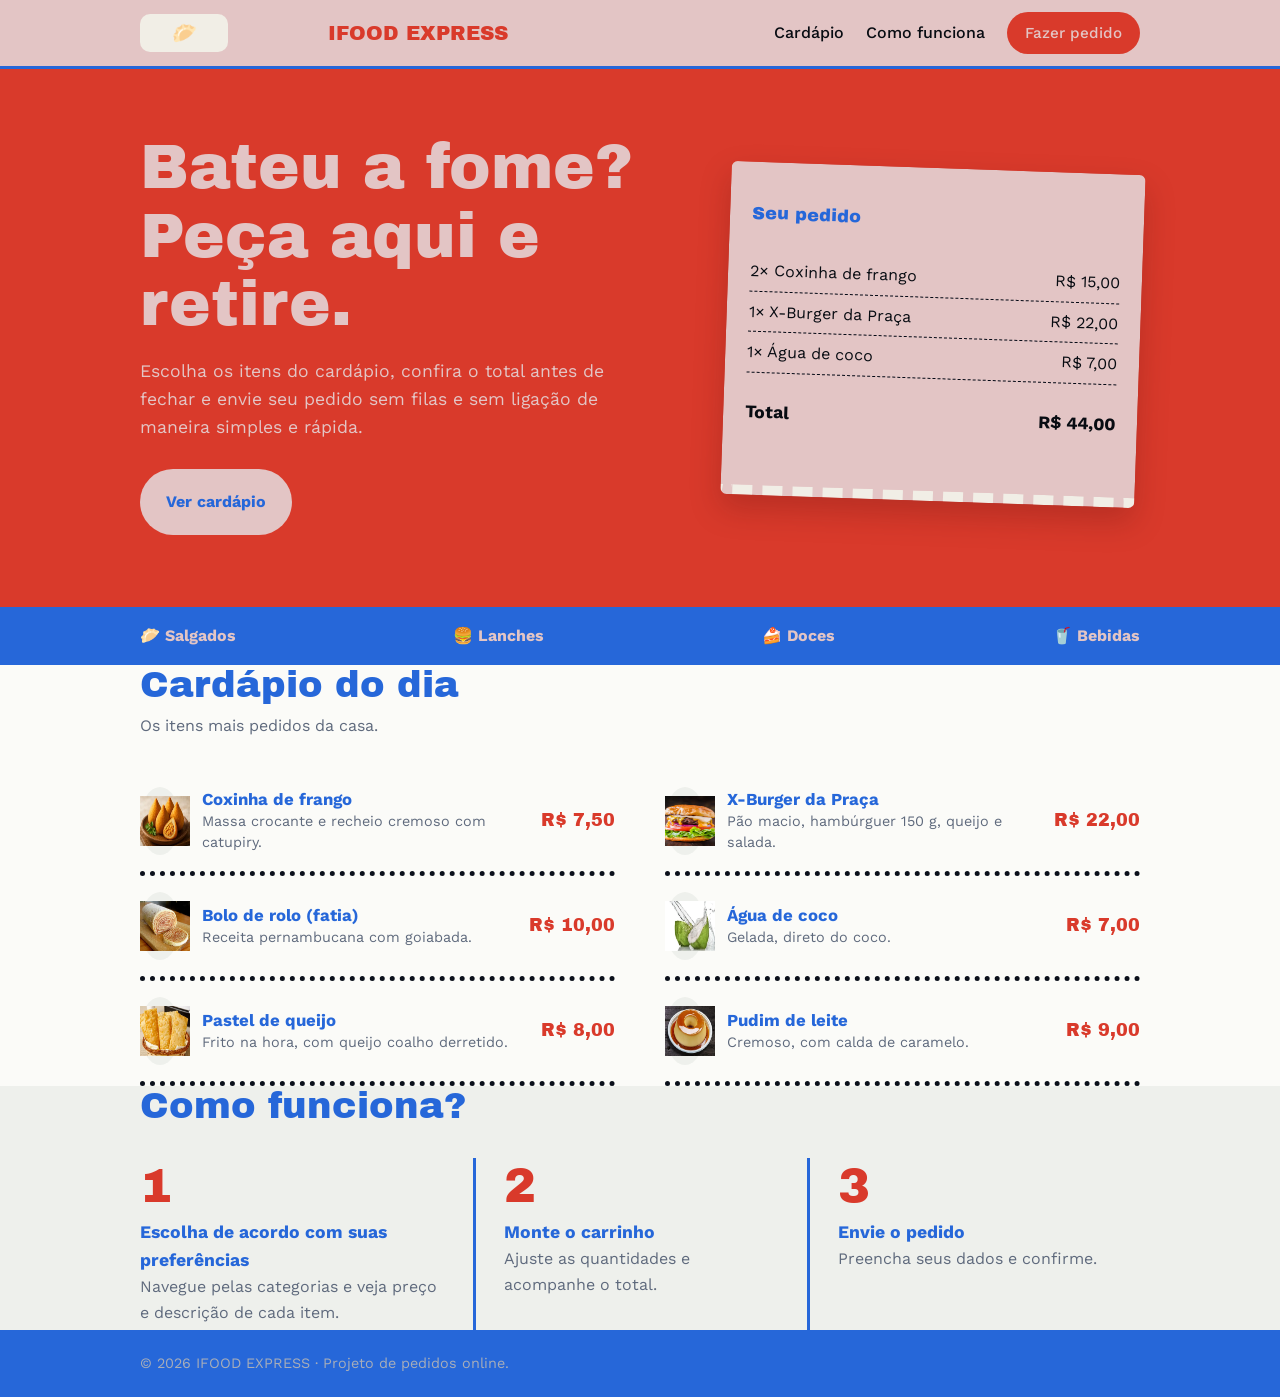
==== index.html @ 5cd959b2 "página inicial concluida" ====
<!DOCTYPE html>
<html lang="pt-BR">
<head>
  <meta charset="utf-8">
  <meta name="viewport" content="width=device-width, initial-scale=1">
  <title>IFOOD EXPRESS– Pedidos online</title>
  <link rel="preconnect" href="https://fonts.googleapis.com">
  <link href="https://fonts.googleapis.com/css2?family=Archivo+Black&family=Work+Sans:wght@400;500;700&display=swap" rel="stylesheet">
  <link rel="stylesheet" href="style.css">
</head>
<body>

  <header class="topo">
    <div class="container topo__linha">
      <a class="marca" href="#inicio"><span class="marca__logo" aria-hidden="true">🥟</span>IFOOD EXPRESS</a>
      <nav class="menu" aria-label="Principal">
        <a href="#cardapio">Cardápio</a>
        <a href="#como-funciona">Como funciona</a>
        <a class="botao botao--pequeno" href="#cardapio">Fazer pedido</a>
      </nav>
    </div>
  </header>

  <main id="inicio">

    <section class="hero">
      <div class="container hero__grade">
        <div class="hero__texto">
          <h1>Bateu a fome? Peça aqui e retire.</h1>
          <p>Escolha os itens do cardápio, confira o total antes de fechar e envie seu pedido sem filas e sem ligação de maneira simples e rápida.</p>
          <a class="botao botao--claro" href="#cardapio">Ver cardápio</a>
        </div>

        <div class="comanda" aria-label="Exemplo de pedido">
          <p class="comanda__titulo">Seu pedido</p>
          <ul class="comanda__lista">
            <li><span>2× Coxinha de frango</span><span>R$ 15,00</span></li>
            <li><span>1× X-Burger da Praça</span><span>R$ 22,00</span></li>
            <li><span>1× Água de coco</span><span>R$ 7,00</span></li>
          </ul>
          <p class="comanda__total"><span>Total</span><span>R$ 44,00</span></p>
        </div>
      </div>
    </section>

    <section class="faixa" aria-label="Categorias">
      <div class="container faixa__linha">
        <span>🥟 Salgados</span>
        <span>🍔 Lanches</span>
        <span>🍰 Doces</span>
        <span>🥤 Bebidas</span>
      </div>
    </section>

    <section class="secao" id="cardapio">
      <div class="container">
        <h2>Cardápio do dia</h2>
        <p class="secao__sub">Os itens mais pedidos da casa.</p>

        <ul class="cardapio">
          <li class="prato">
            <span class="prato__icone" aria-hidden="true"><img src="image/coxinha.webp" alt="Coxinha de frango" width="50" height="50"></span>
            <div class="prato__info"><h3>Coxinha de frango</h3><p>Massa crocante e recheio cremoso com catupiry.</p></div>
            <span class="prato__preco">R$ 7,50</span>
          </li>
          <li class="prato">
            <span class="prato__icone" aria-hidden="true"><img src="image/Best-Burger-5.jpg" alt="X-Burger da Praça" width="50" height="50"></span>
            <div class="prato__info"><h3>X-Burger da Praça</h3><p>Pão macio, hambúrguer 150 g, queijo e salada.</p></div>
            <span class="prato__preco">R$ 22,00</span>
          </li>
          <li class="prato">
            <span class="prato__icone" aria-hidden="true"><img src="image/boloderolo.webp" alt="Bolo de rolo (fatia)" width="50" height="50"></span>
            <div class="prato__info"><h3>Bolo de rolo (fatia)</h3><p>Receita pernambucana com goiabada.</p></div>
            <span class="prato__preco">R$ 10,00</span>
          </li>
          <li class="prato">
            <span class="prato__icone" aria-hidden="true"><img src="image/coco.webp" alt="Água de coco" width="50" height="50"></span>
            <div class="prato__info"><h3>Água de coco</h3><p>Gelada, direto do coco.</p></div>
            <span class="prato__preco">R$ 7,00</span>
          </li>
          <li class="prato">
            <span class="prato__icone" aria-hidden="true"><img src="image/pastel.webp" alt="Pastel de queijo" width="50" height="50"></span>
            <div class="prato__info"><h3>Pastel de queijo</h3><p>Frito na hora, com queijo coalho derretido.</p></div>
            <span class="prato__preco">R$ 8,00</span>
          </li>
          <li class="prato">
            <span class="prato__icone" aria-hidden="true"><img src="image/OIP.webp" alt="" width="50" height="50"></span>
            <div class="prato__info"><h3>Pudim de leite</h3><p>Cremoso, com calda de caramelo.</p></div>
            <span class="prato__preco">R$ 9,00</span>
          </li>
        </ul>
      </div>
    </section>

    <section class="secao secao--cinza" id="como-funciona">
      <div class="container">
        <h2>Como funciona?</h2>
        <ol class="passos">
          <li><strong>Escolha de acordo com suas preferências</strong><span>Navegue pelas categorias e veja preço e descrição de cada item.</span></li>
          <li><strong>Monte o carrinho</strong><span>Ajuste as quantidades e acompanhe o total.</span></li>
          <li><strong>Envie o pedido</strong><span>Preencha seus dados e confirme.</span></li>
        </ol>
      </div>
    </section>

  </main>

  <footer class="rodape">
    <div class="container">© 2026 IFOOD EXPRESS · Projeto de pedidos online.</div>
  </footer>

</body>
</html>
---- style.css ----
:root {
  --vermelho: #d93a2b;
  --azul: #2667d9;
  --amarelo: #f1eee6;
  --branco: #e3c5c5;
  --fundo: #fbfbf8;
  --cinza: #eef0ec;
  --texto: #080c12;
  --suave: #5f6a7d;
  --fonte-titulo: "Archivo Black", "Arial Black", sans-serif;
  --fonte-corpo: "Work Sans", system-ui, sans-serif;
}

*, *::before, *::after { box-sizing: border-box; }
html { scroll-behavior: smooth; scroll-padding-top: 80px; }
body {
  margin: 0;
  background: var(--fundo);
  color: var(--texto);
  font: 400 1rem/1.6 var(--fonte-corpo);
}
h1, h2, h3 { font-family: var(--fonte-titulo); font-weight: 400; line-height: 1.1; margin: 0; }
a { color: inherit; }
a:focus-visible { outline: 3px solid var(--amarelo); outline-offset: 3px; }

.container { max-width: 1040px; margin: 0 auto; padding: 0 20px; }

/* ===== Botões ===== */
.botao {
  display: inline-block;
  padding: 20px 26px;
  border-radius: 999px;
  background: var(--vermelho);
  color: var(--branco);
  font-weight: 700;
  text-decoration: none;
}
.botao--claro { background: var(--branco); color: var(--azul); }
.botao--pequeno { padding: 9px 18px; font-size: .95rem; }
.botao:hover { filter: brightness(1.08); }

/* ===== Topo ===== */
.topo {
  position: sticky;
  top: 0;
  z-index: 10;
  background: var(--branco);
  border-bottom: 3px solid var(--azul);
}
.topo__linha { display: flex; align-items: center; justify-content: space-between; height: 66px; }
.marca {
  display: flex;
  align-items: center;
  gap: 100px;
  font: 400 1.25rem var(--fonte-titulo);
  color: var(--vermelho);
  text-decoration: none;
}
.marca__logo {
  display: grid;
  place-items: center;
  width: 88px;
  height: 38px;
  border-radius: 10px;
  background: var(--amarelo);
}
.menu { display: flex; align-items: center; gap: 22px; }
.menu a { text-decoration: none; font-weight: 504; }
.menu a:not(.botao):hover { color: var(--vermelho); }

/* ===== Hero ===== */
.hero { background: var(--vermelho); color: var(--branco); padding: 64px 0 72px; }
.hero__grade { display: grid; grid-template-columns: 1.3fr 1fr; gap: 48px; align-items: center; }
.hero h1 { font-size: clamp(2.2rem, 6vw, 3.9rem); }
.hero p { max-width: 44ch; font-size: 1.1rem; margin: 18px 0 28px; }

/* comanda (ilustra um pedido) */
.comanda {
  background: var(--branco);
  color: var(--texto);
  padding: 24px 22px;
  border-radius: 6px;
  border-bottom: 10px dashed var(--amarelo);
  transform: rotate(2deg);
  box-shadow: 0 14px 30px rgba(89, 15, 15, 0.25);
}
.comanda__titulo { font: 400 1.2rem var(--fonte-titulo); color: var(--azul); margin: 0 0 12px; }
.comanda__lista { list-style: none; margin: 0; padding: 0; }
.comanda__lista li, .comanda__total {
  display: flex;
  justify-content: space-between;
  gap: 12px;
  padding: 7px 0;
  border-bottom: 1px dashed #030814;
}
.comanda__total { border: 0; margin: 6px 0 0; font-weight: 700; font-size: 1.15rem; }

/* ===== Faixa de categorias ===== */
.faixa { background: var(--azul); color: var(--branco); }
.faixa__linha {
  display: flex;
  justify-content: space-between;
  gap: 16px;
  flex-wrap: wrap;
  padding-top: 16px;
  padding-bottom: 16px;
  font-weight: 700;
}


.secao { padding: 64x 0; }
.secao--cinza { background: var(--cinza); }
.secao h2 { font-size: clamp(1.7rem, 4vw, 2.3rem); color: var(--azul); }
.secao__sub { margin: 8px 0 32px; color: var(--suave); }


.cardapio {
  list-style: none;
  margin: 0;
  padding: 0;
  display: grid;
  grid-template-columns: 1fr 1fr;
  column-gap: 50px;
}
.prato {
  display: grid;
  grid-template-columns: 48px 1fr auto;
  gap: 14px;
  align-items: center;
  padding: 16px 0;
  border-bottom: 5px dotted #0b101b;
}
.prato__icone {
  display: grid;
  place-items: center;
  width: 40px;
  height: 68px;
  border-radius: 50%;
  background: var(--cinza);
  font-size: 1.6rem;
}
.prato h3 { font: 700 1.05rem var(--fonte-corpo); color: var(--azul); }
.prato p { margin: 2px 0 0; font-size: .9rem; color: var(--suave); line-height: 1.4; }
.prato__preco { font: 400 1.1rem var(--fonte-titulo); color: var(--vermelho); white-space: nowrap; }

/* ===== Passos ===== */
.passos {
  list-style: none;
  margin: 32px 0 0;
  padding: 0;
  display: grid;
  grid-template-columns: repeat(3, 1fr);
  counter-reset: passo;
}
.passos li { counter-increment: passo; padding: 4px 28px; border-left: 3px solid var(--azul); }
.passos li:first-child { padding-left: 0; border-left: 0; }
.passos li::before {
  content: counter(passo);
  display: block;
  font: 400 3rem var(--fonte-titulo);
  color: var(--vermelho);
  line-height: 1;
  margin-bottom: 8px;
}
.passos strong { display: block; color: var(--azul); font-size: 1.1rem; }
.passos span { color: var(--suave); }

/* ===== Rodapé ===== */
.rodape { background: var(--azul); color: #a7adb9; padding: 22px 0; font-size: .9rem; }

/* ===== Celular ===== */
@media (max-width: 760px) {
  .hero { padding: 40px 0 52px; }
  .hero__grade { grid-template-columns: 1fr; gap: 56px; }
  .comanda { transform: none; }
  .menu a:not(.botao) { display: none; }
  .faixa__linha { justify-content: center; }
  .cardapio { grid-template-columns: 2fr; }
  .passos { grid-template-columns: 1fr; gap: 24px; }
  .passos li, .passos li:first-child { padding: 0 0 0 16px; border-left: 3px solid var(--azul); }
  .secao { padding: 48px 0; }
}
@media (prefers-reduced-motion: reduce) { html { scroll-behavior: auto; } }
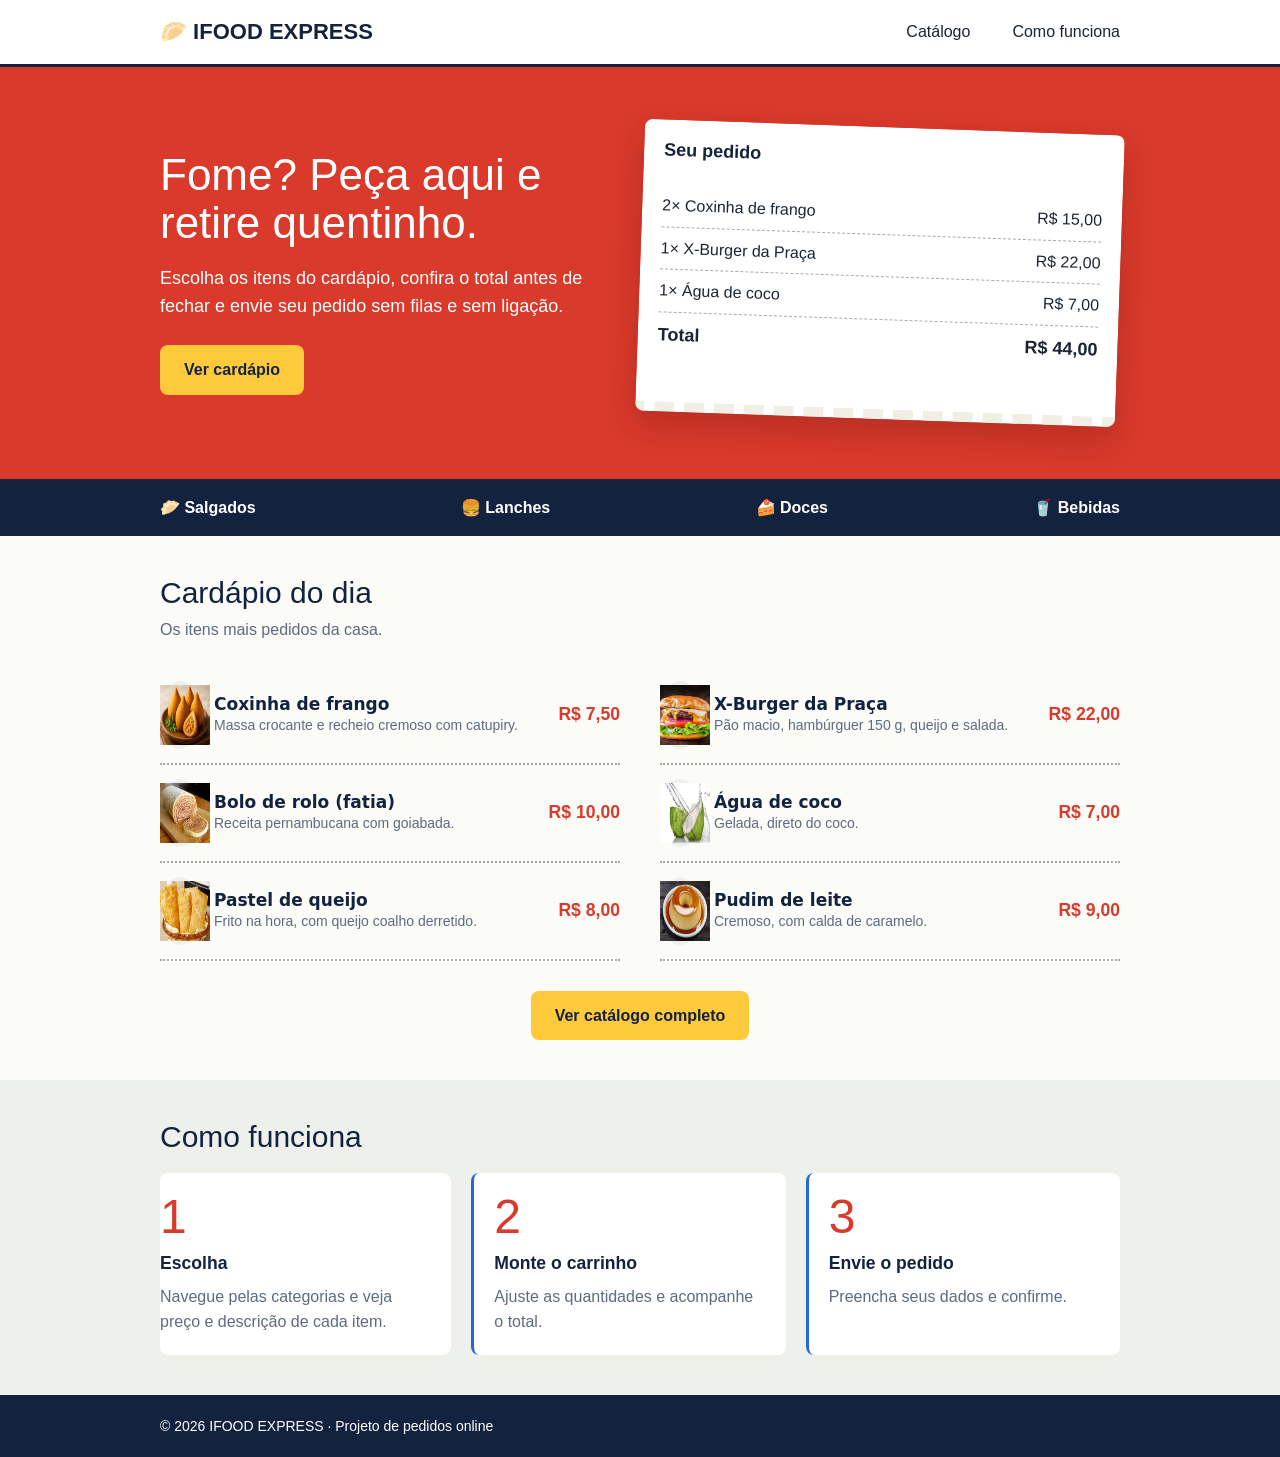
==== commit e5415feb: "catalogo concluido" ====
--- a/index.html
+++ b/index.html
@@ -3,20 +3,19 @@
 <head>
   <meta charset="utf-8">
   <meta name="viewport" content="width=device-width, initial-scale=1">
-  <title>IFOOD EXPRESS– Pedidos online</title>
-  <link rel="preconnect" href="https://fonts.googleapis.com">
-  <link href="https://fonts.googleapis.com/css2?family=Archivo+Black&family=Work+Sans:wght@400;500;700&display=swap" rel="stylesheet">
+  <title>Sabor da Praça – Pedidos online</title>
   <link rel="stylesheet" href="style.css">
+  <link rel="stylesheet" href="style (1).css">
 </head>
 <body>
 
   <header class="topo">
     <div class="container topo__linha">
-      <a class="marca" href="#inicio"><span class="marca__logo" aria-hidden="true">🥟</span>IFOOD EXPRESS</a>
+      <a class="marca" href="#inicio">🥟 IFOOD EXPRESS</a>
       <nav class="menu" aria-label="Principal">
-        <a href="#cardapio">Cardápio</a>
+        <a href="catalogo.html">Catálogo</a>
         <a href="#como-funciona">Como funciona</a>
-        <a class="botao botao--pequeno" href="#cardapio">Fazer pedido</a>
+        
       </nav>
     </div>
   </header>
@@ -26,9 +25,9 @@
     <section class="hero">
       <div class="container hero__grade">
         <div class="hero__texto">
-          <h1>Bateu a fome? Peça aqui e retire.</h1>
-          <p>Escolha os itens do cardápio, confira o total antes de fechar e envie seu pedido sem filas e sem ligação de maneira simples e rápida.</p>
-          <a class="botao botao--claro" href="#cardapio">Ver cardápio</a>
+          <h1>Fome? Peça aqui e retire quentinho.</h1>
+          <p>Escolha os itens do cardápio, confira o total antes de fechar e envie seu pedido sem filas e sem ligação.</p>
+          <a class="botao" href="catalogo.html">Ver cardápio</a>
         </div>
 
         <div class="comanda" aria-label="Exemplo de pedido">
@@ -59,44 +58,45 @@
 
         <ul class="cardapio">
           <li class="prato">
-            <span class="prato__icone" aria-hidden="true"><img src="image/coxinha.webp" alt="Coxinha de frango" width="50" height="50"></span>
+            <span class="prato__icone"><img src="image/coxinha.webp" alt="Coxinha de frango" width="50" height="60"></span>
             <div class="prato__info"><h3>Coxinha de frango</h3><p>Massa crocante e recheio cremoso com catupiry.</p></div>
             <span class="prato__preco">R$ 7,50</span>
           </li>
           <li class="prato">
-            <span class="prato__icone" aria-hidden="true"><img src="image/Best-Burger-5.jpg" alt="X-Burger da Praça" width="50" height="50"></span>
+            <span class="prato__icone"><img src="image/burger.jpg" alt="X-Burger da Praça" width="50" height="60"></span>
             <div class="prato__info"><h3>X-Burger da Praça</h3><p>Pão macio, hambúrguer 150 g, queijo e salada.</p></div>
             <span class="prato__preco">R$ 22,00</span>
           </li>
           <li class="prato">
-            <span class="prato__icone" aria-hidden="true"><img src="image/boloderolo.webp" alt="Bolo de rolo (fatia)" width="50" height="50"></span>
+            <span class="prato__icone"><img src="image/boloderolo.webp" alt="Bolo de rolo (fatia)" width="50" height="60"></span>
             <div class="prato__info"><h3>Bolo de rolo (fatia)</h3><p>Receita pernambucana com goiabada.</p></div>
             <span class="prato__preco">R$ 10,00</span>
           </li>
           <li class="prato">
-            <span class="prato__icone" aria-hidden="true"><img src="image/coco.webp" alt="Água de coco" width="50" height="50"></span>
+            <span class="prato__icone"><img src="image/coco.webp" alt="Água de coco" width="50" height="60"></span>
             <div class="prato__info"><h3>Água de coco</h3><p>Gelada, direto do coco.</p></div>
             <span class="prato__preco">R$ 7,00</span>
           </li>
           <li class="prato">
-            <span class="prato__icone" aria-hidden="true"><img src="image/pastel.webp" alt="Pastel de queijo" width="50" height="50"></span>
+            <span class="prato__icone"><img src="image/pastel.webp" alt="Pastel de queijo" width="50" height="60"></span>
             <div class="prato__info"><h3>Pastel de queijo</h3><p>Frito na hora, com queijo coalho derretido.</p></div>
             <span class="prato__preco">R$ 8,00</span>
           </li>
           <li class="prato">
-            <span class="prato__icone" aria-hidden="true"><img src="image/OIP.webp" alt="" width="50" height="50"></span>
+            <span class="prato__icone"><img src="image/OIP.webp" alt="Pudim de leite" width="50" height="60"></span>
             <div class="prato__info"><h3>Pudim de leite</h3><p>Cremoso, com calda de caramelo.</p></div>
             <span class="prato__preco">R$ 9,00</span>
           </li>
         </ul>
+        <p class="ver-mais"><a class="botao" href="catalogo.html">Ver catálogo completo</a></p>
       </div>
     </section>
 
     <section class="secao secao--cinza" id="como-funciona">
       <div class="container">
-        <h2>Como funciona?</h2>
+        <h2>Como funciona</h2>
         <ol class="passos">
-          <li><strong>Escolha de acordo com suas preferências</strong><span>Navegue pelas categorias e veja preço e descrição de cada item.</span></li>
+          <li><strong>Escolha</strong><span>Navegue pelas categorias e veja preço e descrição de cada item.</span></li>
           <li><strong>Monte o carrinho</strong><span>Ajuste as quantidades e acompanhe o total.</span></li>
           <li><strong>Envie o pedido</strong><span>Preencha seus dados e confirme.</span></li>
         </ol>
@@ -106,7 +106,7 @@
   </main>
 
   <footer class="rodape">
-    <div class="container">© 2026 IFOOD EXPRESS · Projeto de pedidos online.</div>
+    <div class="container">© 2026 IFOOD EXPRESS · Projeto de pedidos online</div>
   </footer>
 
 </body>
--- a/style.css
+++ b/style.css
@@ -182,3 +182,333 @@
   .secao { padding: 48px 0; }
 }
 @media (prefers-reduced-motion: reduce) { html { scroll-behavior: auto; } }
+* {
+  box-sizing: border-box;
+}
+
+body {
+  margin: 0;
+  font-family: Arial, sans-serif;
+  background: #fbfbf8;
+  color: #1c2433;
+}
+
+a {
+  color: inherit;
+}
+
+.container {
+  max-width: 1000px;
+  margin: 0 auto;
+  padding: 0 20px;
+}
+
+/* ===== Botão ===== */
+.botao {
+  display: inline-block;
+  padding: 12px 24px;
+  background: #ffc93c;
+  color: #13233f;
+  font-weight: bold;
+  text-decoration: none;
+  border-radius: 8px;
+}
+
+/* ===== Topo ===== */
+.topo {
+  background: white;
+  border-bottom: 3px solid #13233f;
+}
+
+.topo__linha {
+  display: flex;
+  justify-content: space-between;
+  align-items: center;
+  height: 64px;
+}
+
+.marca {
+  font-size: 22px;
+  font-weight: bold;
+  color: #13233f;
+  text-decoration: none;
+}
+
+.menu a {
+  margin-left: 20px;
+  text-decoration: none;
+}
+
+.menu a:hover {
+  color: #d93a2b;
+}
+
+/* ===== Início: apresentação ===== */
+.hero {
+  background: #d93a2b;
+  color: white;
+  padding: 60px 0;
+}
+
+.hero__grade {
+  display: flex;
+  align-items: center;
+  gap: 40px;
+}
+
+.hero__texto {
+  flex: 1;
+}
+
+.hero h1 {
+  font-size: 44px;
+  margin: 0 0 16px;
+}
+
+.hero p {
+  font-size: 18px;
+  margin: 0 0 24px;
+}
+
+.comanda {
+  flex: 1;
+  background: white;
+  color: #1c2433;
+  padding: 20px;
+  border-radius: 8px;
+}
+
+.comanda__titulo {
+  margin: 0 0 10px;
+  font-size: 20px;
+  font-weight: bold;
+  color: #13233f;
+}
+
+.comanda__lista {
+  list-style: none;
+  margin: 0;
+  padding: 0;
+}
+
+.comanda__lista li,
+.comanda__total {
+  display: flex;
+  justify-content: space-between;
+  padding: 8px 0;
+  border-bottom: 1px dashed #aaa;
+}
+
+.comanda__total {
+  margin: 0;
+  border: none;
+  font-weight: bold;
+}
+
+/* ===== Faixa de categorias ===== */
+.faixa {
+  background: #13233f;
+  color: white;
+}
+
+.faixa__linha {
+  display: flex;
+  justify-content: space-between;
+  flex-wrap: wrap;
+  padding: 16px 20px;
+  font-weight: bold;
+}
+
+/* ===== Seções ===== */
+.secao {
+  padding: 40px 0;
+}
+
+.secao--cinza {
+  background: #eef0ec;
+}
+
+.secao h2 {
+  margin: 0 0 8px;
+  font-size: 30px;
+  color: #13233f;
+}
+
+.secao__sub {
+  margin: 0 0 24px;
+  color: #5f6a7d;
+}
+
+/* ===== Cardápio do dia (início) ===== */
+.cardapio {
+  list-style: none;
+  margin: 0;
+  padding: 0;
+  display: grid;
+  grid-template-columns: 1fr 1fr;
+  gap: 0 40px;
+}
+
+.prato {
+  display: flex;
+  align-items: center;
+  gap: 14px;
+  padding: 14px 0;
+  border-bottom: 2px dotted #aaa;
+}
+
+.prato__icone {
+  font-size: 30px;
+}
+
+.prato__info {
+  flex: 1;
+}
+
+.prato h3 {
+  margin: 0;
+  font-size: 17px;
+  color: #13233f;
+}
+
+.prato p {
+  margin: 2px 0 0;
+  font-size: 14px;
+  color: #5f6a7d;
+}
+
+.prato__preco {
+  font-weight: bold;
+  color: #d93a2b;
+}
+
+.ver-mais {
+  margin: 30px 0 0;
+  text-align: center;
+}
+
+/* ===== Como funciona ===== */
+.passos {
+  display: flex;
+  gap: 20px;
+  margin: 20px 0 0;
+  padding: 0;
+  list-style: none;
+}
+
+.passos li {
+  flex: 1;
+  background: white;
+  padding: 20px;
+  border-radius: 8px;
+}
+
+.passos strong {
+  display: block;
+  margin-bottom: 6px;
+  color: #13233f;
+}
+
+/* ===== Catálogo ===== */
+.titulo-pagina {
+  background: #13233f;
+  color: white;
+  padding: 40px 0;
+}
+
+.titulo-pagina h1 {
+  margin: 0 0 8px;
+  font-size: 36px;
+}
+
+.titulo-pagina p {
+  margin: 0;
+}
+
+.categorias {
+  padding: 24px 0 0;
+}
+
+.categorias a {
+  display: inline-block;
+  margin: 0 8px 8px 0;
+  padding: 10px 20px;
+  border: 2px solid #13233f;
+  border-radius: 30px;
+  color: #13233f;
+  font-weight: bold;
+  text-decoration: none;
+}
+
+.categorias a:hover {
+  background: #13233f;
+  color: white;
+}
+
+.catalogo {
+  display: grid;
+  grid-template-columns: repeat(3, 1fr);
+  gap: 20px;
+}
+
+.produto {
+  background: white;
+  border: 2px solid #13233f;
+  border-radius: 10px;
+  padding: 16px;
+}
+
+.produto__imagem {
+  background: #eef0ec;
+  border-radius: 8px;
+  padding: 20px;
+  text-align: center;
+  font-size: 50px;
+}
+
+.produto h3 {
+  margin: 12px 0 4px;
+  font-size: 18px;
+  color: #13233f;
+}
+
+.produto p {
+  margin: 0 0 10px;
+  font-size: 14px;
+  color: #5f6a7d;
+}
+
+.produto__preco {
+  font-size: 20px;
+  font-weight: bold;
+  color: #d93a2b;
+}
+
+/* ===== Rodapé ===== */
+.rodape {
+  background: #13233f;
+  color: white;
+  padding: 20px 0;
+  font-size: 14px;
+}
+
+/* ===== Celular ===== */
+@media (max-width: 700px) {
+  .hero__grade,
+  .passos {
+    flex-direction: column;
+  }
+
+  .hero h1 {
+    font-size: 32px;
+  }
+
+  .cardapio {
+    grid-template-columns: 1fr;
+  }
+
+  .catalogo {
+    grid-template-columns: 1fr 1fr;
+    gap: 12px;
+  }
+}
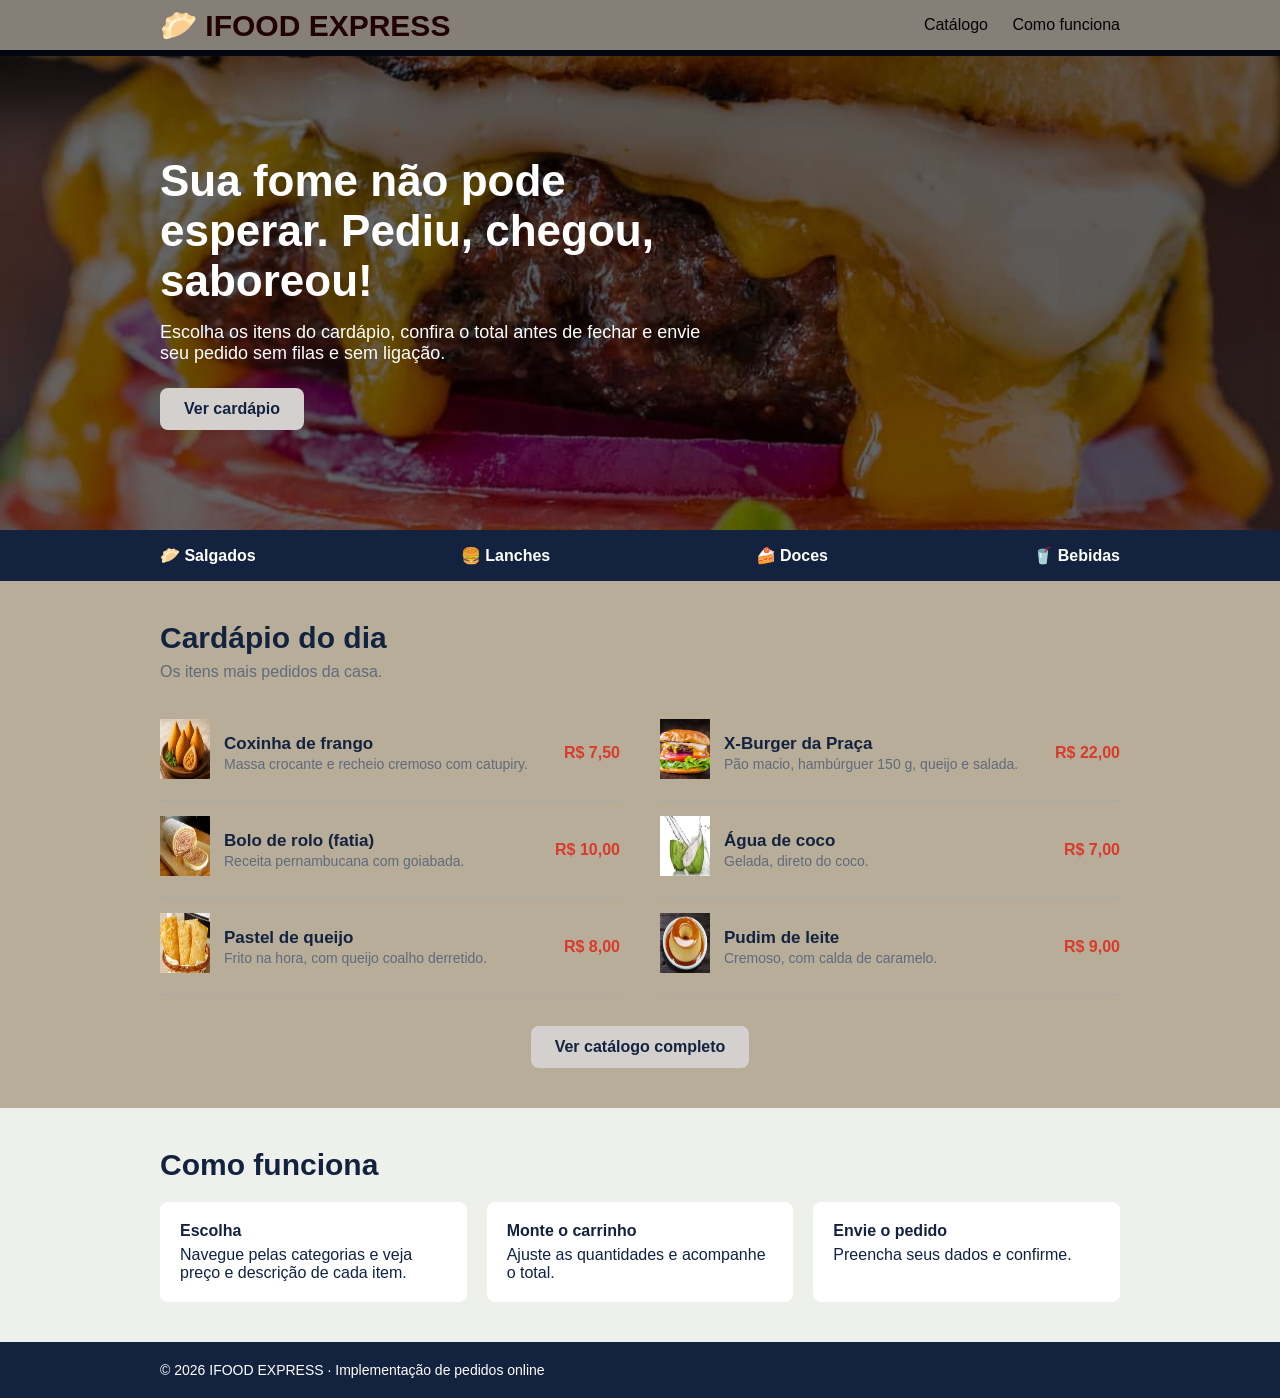
==== commit 8f904b00: "projeto finalizado" ====
--- a/index.html
+++ b/index.html
@@ -3,9 +3,8 @@
 <head>
   <meta charset="utf-8">
   <meta name="viewport" content="width=device-width, initial-scale=1">
-  <title>Sabor da Praça – Pedidos online</title>
-  <link rel="stylesheet" href="style.css">
-  <link rel="stylesheet" href="style (1).css">
+  <title>IFOOD EXPRESS – Pedidos online</title>
+  <link rel="stylesheet" href="css/style.css">
 </head>
 <body>
 
@@ -25,19 +24,9 @@
     <section class="hero">
       <div class="container hero__grade">
         <div class="hero__texto">
-          <h1>Fome? Peça aqui e retire quentinho.</h1>
+          <h1>Sua fome não pode esperar. Pediu, chegou, saboreou!</h1>
           <p>Escolha os itens do cardápio, confira o total antes de fechar e envie seu pedido sem filas e sem ligação.</p>
           <a class="botao" href="catalogo.html">Ver cardápio</a>
-        </div>
-
-        <div class="comanda" aria-label="Exemplo de pedido">
-          <p class="comanda__titulo">Seu pedido</p>
-          <ul class="comanda__lista">
-            <li><span>2× Coxinha de frango</span><span>R$ 15,00</span></li>
-            <li><span>1× X-Burger da Praça</span><span>R$ 22,00</span></li>
-            <li><span>1× Água de coco</span><span>R$ 7,00</span></li>
-          </ul>
-          <p class="comanda__total"><span>Total</span><span>R$ 44,00</span></p>
         </div>
       </div>
     </section>
@@ -106,7 +95,7 @@
   </main>
 
   <footer class="rodape">
-    <div class="container">© 2026 IFOOD EXPRESS · Projeto de pedidos online</div>
+    <div class="container">© 2026 IFOOD EXPRESS · Implementação de pedidos online</div>
   </footer>
 
 </body>
--- a/css/style.css
+++ b/css/style.css
@@ -0,0 +1,336 @@
+/* ===== Geral ===== */
+* {
+  box-sizing: border-box;
+}
+
+body {
+  margin: 0;
+  font-family: Arial, sans-serif;
+  background: #b8ad98;
+  color: #102245;
+}
+
+a {
+  color: rgb(5, 3, 3);
+}
+
+.container {
+  max-width: 1000px;
+  margin: 0 auto;
+  padding: 0 20px;
+}
+
+/* ===== Botão ===== */
+.botao {
+  display: inline-block;
+  padding: 12px 24px;
+  background: hsl(20, 7%, 82%);
+  color: #13233f;
+  font-weight: bold;
+  text-decoration: none;
+  border-radius: 8px;
+}
+
+
+.topo {
+  background: rgba(107, 104, 104, 0.651);
+  border-bottom: 6px solid #00050e;
+}
+
+.topo__linha {
+  display: flex;
+  justify-content: space-between;
+  align-items: center;
+  height: 50px;
+}
+
+.marca {
+  font-size: 30px;
+  font-weight: bold;
+  color: #210202;
+  text-decoration: none;
+}
+
+.menu a {
+  margin-left: 20px;
+  text-decoration:none;
+}
+
+.menu a:hover {
+  color: #d93a2b;
+}
+
+
+.hero {
+  background: linear-gradient(rgba(0, 0, 0, 0.6), rgba(0, 0, 0, 0.6)),
+              url("../image/burger.jpg") center / cover;
+  color: white;
+  padding: 100px 0;
+}
+
+.hero__texto {
+  max-width: 560px;
+}
+
+.hero__grade {
+  display: flex;
+  align-items: center;
+  gap: 40px;
+}
+
+.hero__texto {
+  flex: 1;
+}
+
+.hero h1 {
+  font-size: 44px;
+  margin: 0 0 16px;
+}
+
+.hero p {
+  font-size: 18px;
+  margin: 0 0 24px;
+}
+
+.comanda {
+  flex: 1;
+  background: white;
+  color: #193b7c;
+  padding: 20px;
+  border-radius: 8px;
+}
+
+.comanda__titulo {
+  margin: 0 0 10px;
+  font-size: 20px;
+  font-weight: bold;
+  color: #1660de;
+}
+
+.comanda__lista {
+  list-style: none;
+  margin: 0;
+  padding: 0;
+}
+
+.comanda__lista li,
+.comanda__total {
+  display: flex;
+  justify-content: space-between;
+  padding: 8px 0;
+  border-bottom: 1px dashed #aaa;
+}
+
+.comanda__total {
+  margin: 0;
+  border: none;
+  font-weight: bold;
+}
+
+/* ===== Faixa de categorias ===== */
+.faixa {
+  background: #13233f;
+  color: white;
+}
+
+.faixa__linha {
+  display: flex;
+  justify-content: space-between;
+  flex-wrap: wrap;
+  padding: 16px 20px;
+  font-weight: bold;
+}
+
+/* ===== Seções ===== */
+.secao {
+  padding: 40px 0;
+}
+
+.secao--cinza {
+  background: #eef0ec;
+}
+
+.secao h2 {
+  margin: 0 0 8px;
+  font-size: 30px;
+  color: #13233f;
+}
+
+.secao__sub {
+  margin: 0 0 24px;
+  color: #5f6a7d;
+}
+
+/* ===== Cardápio do dia (início) ===== */
+.cardapio {
+  list-style: none;
+  margin: 0;
+  padding: 0;
+  display: grid;
+  grid-template-columns: 1fr 1fr;
+  gap: 0 40px;
+}
+
+.prato {
+  display: flex;
+  align-items: center;
+  gap: 14px;
+  padding: 14px 0;
+  border-bottom: 2px dotted #aaa;
+}
+
+.prato__icone {
+  font-size: 30px;
+}
+
+.prato__info {
+  flex: 1;
+}
+
+.prato h3 {
+  margin: 0;
+  font-size: 17px;
+  color: #13233f;
+}
+
+.prato p {
+  margin: 2px 0 0;
+  font-size: 14px;
+  color: #5f6a7d;
+}
+
+.prato__preco {
+  font-weight: bold;
+  color: #d93a2b;
+}
+
+.ver-mais {
+  margin: 30px 0 0;
+  text-align: center;
+}
+
+/* ===== Como funciona ===== */
+.passos {
+  display: flex;
+  gap: 20px;
+  margin: 20px 0 0;
+  padding: 0;
+  list-style: none;
+}
+
+.passos li {
+  flex: 1;
+  background: white;
+  padding: 20px;
+  border-radius: 8px;
+}
+
+.passos strong {
+  display: block;
+  margin-bottom: 6px;
+  color: #13233f;
+}
+
+/* ===== Catálogo ===== */
+.titulo-pagina {
+  background: #13233f;
+  color: white;
+  padding: 40px 0;
+}
+
+.titulo-pagina h1 {
+  margin: 0 0 8px;
+  font-size: 36px;
+}
+
+.titulo-pagina p {
+  margin: 0;
+}
+
+.categorias {
+  padding: 24px 0 0;
+}
+
+.categorias a {
+  display: inline-block;
+  margin: 0 8px 8px 0;
+  padding: 10px 20px;
+  border: 2px solid #13233f;
+  border-radius: 30px;
+  color: #13233f;
+  font-weight: bold;
+  text-decoration: none;
+}
+
+.categorias a:hover {
+  background: #13233f;
+  color: white;
+}
+
+.catalogo {
+  display: grid;
+  grid-template-columns: repeat(3, 1fr);
+  gap: 20px;
+}
+
+.produto {
+  background: white;
+  border: 2px solid #13233f;
+  border-radius: 10px;
+  padding: 16px;
+}
+
+.produto__imagem {
+  background: #eef0ec;
+  border-radius: 8px;
+  padding: 20px;
+  text-align: center;
+  font-size: 50px;
+}
+
+.produto h3 {
+  margin: 12px 0 4px;
+  font-size: 18px;
+  color: #13233f;
+}
+
+.produto p {
+  margin: 0 0 10px;
+  font-size: 14px;
+  color: #5f6a7d;
+}
+
+.produto__preco {
+  font-size: 20px;
+  font-weight: bold;
+  color: #d93a2b;
+}
+
+/* ===== Rodapé ===== */
+.rodape {
+  background: #13233f;
+  color: white;
+  padding: 20px 0;
+  font-size: 14px;
+}
+
+/* ===== Celular ===== */
+@media (max-width: 700px) {
+  .hero__grade,
+  .passos {
+    flex-direction: column;
+  }
+
+  .hero h1 {
+    font-size: 32px;
+  }
+
+  .cardapio {
+    grid-template-columns: 1fr;
+  }
+
+  .catalogo {
+    grid-template-columns: 1fr 1fr;
+    gap: 12px;
+  }
+}
